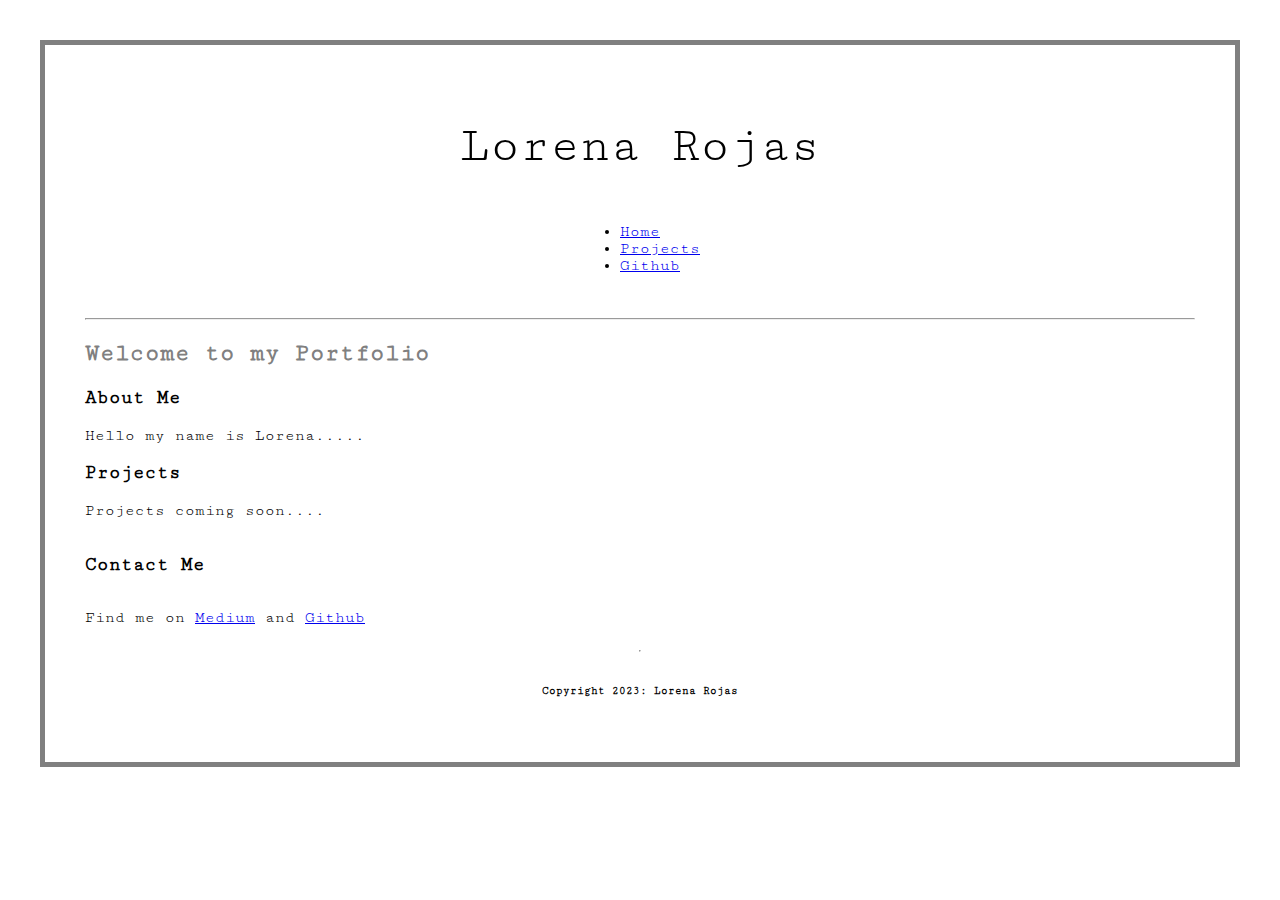
==== index.html @ 3f8ee7ea "First commit" ====
<!DOCTYPE html>
<html lang="en">

    <head>
        <meta charset="utf-8">
        <title>Lorena's Portfolio</title>
        <link rel="preconnect" href="https://fonts.googleapis.com">
        <link rel="preconnect" href="https://fonts.gstatic.com" crossorigin>
        <link href="https://fonts.googleapis.com/css2?family=Cutive+Mono&display=swap" rel="stylesheet">
        <link href="style.css" rel="stylesheet">
    </head>

    <body>
        <header>
            <h1> Lorena Rojas </h1>
            <nav>
                <ul class="container">
                    <li class="Home"><a href="index.html">Home</a></li>
                    <li class="Projects"><a href="projects.html">Projects</a></li>
                    <li class="Github"><a href="https://github.com/lrojas4">Github</a></li>
                </ul>
            </nav>
        </header>
        
        <hr>
        <main>
            <h2> Welcome to my Portfolio </h2>
            <h3> About Me </h3>
            <p> Hello my name is Lorena.....</p>
            <h3> Projects </h3>
            <p>Projects coming soon....</p>
        </main>
        
        <footer>
            <h3> Contact Me </h3>
            <p> Find me on <a href="https://medium.com/@lochan04">Medium</a> and <a href="https://github.com/lrojas4">Github</a></p>
            <hr>
            <h6 id="footer"> Copyright 2023: Lorena Rojas </h6>
        </footer>
        
    </body>
    
</html>
---- style.css ----
h1 {
    text-align: center;
    color: black;
    font-size: 50px;
    font-weight: 500;
    opacity: 1;
}

h2 {
    text-align: left;
    color: gray;
}


header {
    display: flex;
    align-items: center;
    justify-content: center;
    flex-direction: column;
    border-color: lightgrey;
    padding-bottom: 20px;
    border-width: 1px;
}

.container li{
    text-decoration-line: none;
}

body {
    font-family: 'Cutive Mono', monospace;
    background-color: white;
    border-style: solid;
    border-width: 5px;
    border-color: gray;
    padding: 40px;
    margin: 40px;
}

main {
    text-align: left;
}

footer {
    font-weight: normal;
    text-decoration-line: none;
    display: flex;
    flex-direction: column;
}

#footer {
    text-align: center;
}
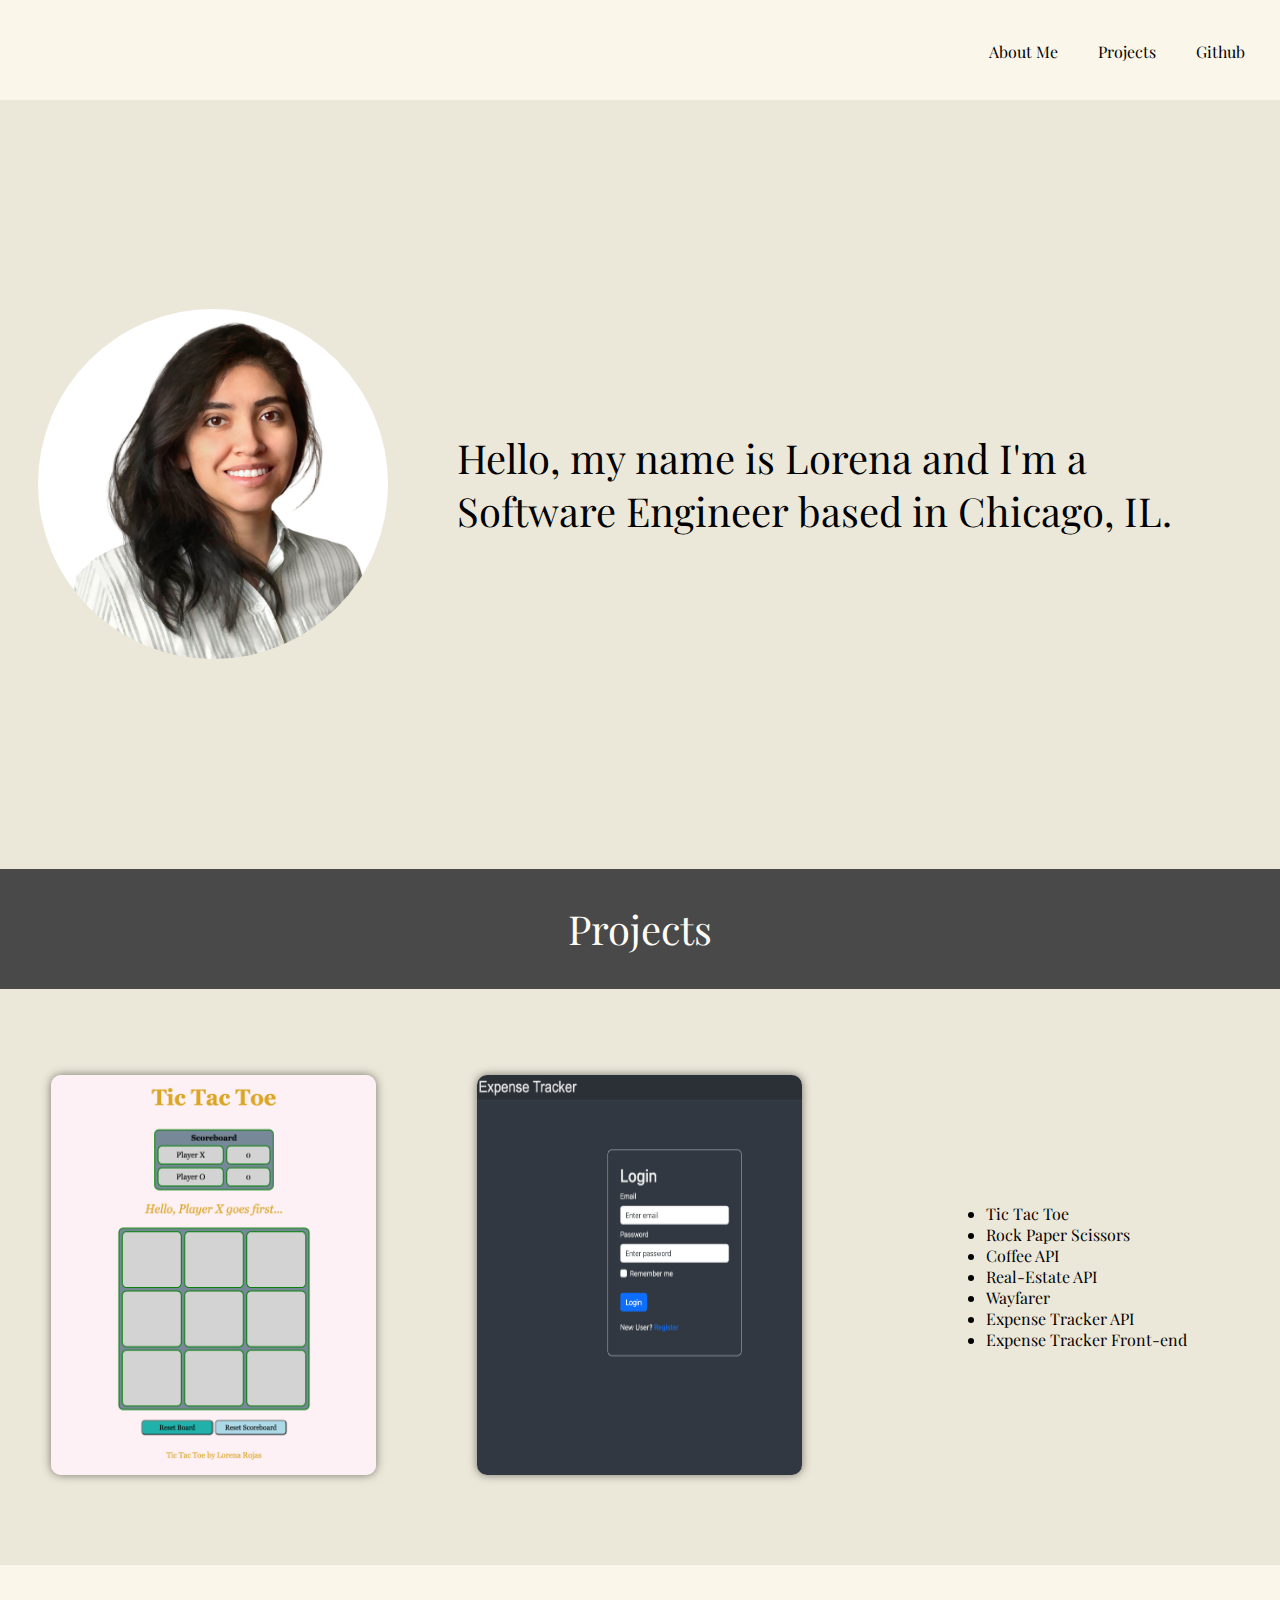
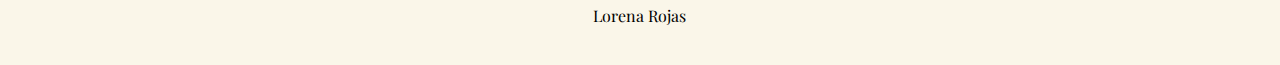
==== commit 7d6a3c78: "updated portfolio" ====
--- a/index.html
+++ b/index.html
@@ -1,43 +1,55 @@
 <!DOCTYPE html>
 <html lang="en">
-
     <head>
         <meta charset="utf-8">
         <title>Lorena's Portfolio</title>
-        <link rel="preconnect" href="https://fonts.googleapis.com">
+        <link href="style.css" rel="stylesheet">
+        <link rel="preconnect" href="https://fonts.googleapis.com"> 
         <link rel="preconnect" href="https://fonts.gstatic.com" crossorigin>
-        <link href="https://fonts.googleapis.com/css2?family=Cutive+Mono&display=swap" rel="stylesheet">
-        <link href="style.css" rel="stylesheet">
+        <link href="https://fonts.googleapis.com/css2?family=Nanum+Gothic&family=Playfair+Display&display=swap" rel="stylesheet">
     </head>
 
     <body>
         <header>
-            <h1> Lorena Rojas </h1>
-            <nav>
-                <ul class="container">
-                    <li class="Home"><a href="index.html">Home</a></li>
-                    <li class="Projects"><a href="projects.html">Projects</a></li>
-                    <li class="Github"><a href="https://github.com/lrojas4">Github</a></li>
-                </ul>
-            </nav>
+            <ul class="list">
+                <li><a href="#about-me">About Me</a></li>
+                <li class="Projects"><a href="#projects">Projects</a></li>
+                <li class="Github"><a href="https://github.com/lrojas4" target="_blank">Github</a></li>
+            </ul>
         </header>
-        
-        <hr>
-        <main>
-            <h2> Welcome to my Portfolio </h2>
-            <h3> About Me </h3>
-            <p> Hello my name is Lorena.....</p>
-            <h3> Projects </h3>
-            <p>Projects coming soon....</p>
+        <main id="about-me">
+            <img class="profile-img" src="./images/profile.png">
         </main>
-        
-        <footer>
-            <h3> Contact Me </h3>
-            <p> Find me on <a href="https://medium.com/@lochan04">Medium</a> and <a href="https://github.com/lrojas4">Github</a></p>
-            <hr>
-            <h6 id="footer"> Copyright 2023: Lorena Rojas </h6>
+        <section class="main-right">
+            <p>Hello, my name is Lorena and I'm a Software Engineer based in Chicago, IL.</p>
+        </section>
+        <section id="projects" class="space">Projects</section>
+        <section class="left">
+            <a href="https://lrojas4.github.io/tic-tac-toe/" target="_blank">
+                <img id="project1" class="hover-img" src="./images/tic-tac-toe.png">
+            </a>
+        </section>
+        <section class = "middle">
+            <a href="https://github.com/lrojas4/expense-tracker-backend" target="_blank">
+                <img id="project2" class="hover-img" src="./images/expense-tracker.png">
+            </a>
+            
+        </section>
+        <section class = "right">
+            <ul class="other-projects">
+                <li><a href="https://github.com/lrojas4/tic-tac-toe" target="_blank">Tic Tac Toe</a></li>
+                <li><a href="https://github.com/lrojas4/rock-paper-scissors" target="_blank">Rock Paper Scissors</a></li>
+                <li><a href="https://github.com/lrojas4/coffee-api" target="_blank">Coffee API</a></li>
+                <li><a href="https://github.com/EdgarJoell/real-estate-api" target="_blank">Real-Estate API</a></li>
+                <li><a href="https://github.com/maklaut007/wayfarer" target="_blank">Wayfarer</a></li>
+                <li><a href="https://github.com/lrojas4/expense-tracker-backend" target="_blank">Expense Tracker API</a></li>
+                <li><a href="https://github.com/lrojas4/expense-tracker-frontend" target="_blank">Expense Tracker Front-end</a></li>
+            </ul>
+        </section> 
+        <footer class="footer">
+            <a href="https://github.com/lrojas4" target="_blank">Lorena Rojas</a>
         </footer>
         
     </body>
     
-</html>
+</html>--- a/style.css
+++ b/style.css
@@ -1,54 +1,141 @@
-
-h1 {
-    text-align: center;
-    color: black;
-    font-size: 50px;
-    font-weight: 500;
-    opacity: 1;
+body {
+    display: grid;
+    grid-template-columns: repeat(3, 1fr);
+    grid-template: 1fr 150px;
+    margin: 0;
+    padding: 0;
+    height: 185vh;
+    width: 100vw;
+    box-sizing: border-box;
+    grid-template-rows: 100px 1fr 120px 0.75fr 100px;
+    grid-template-columns: 1fr 1fr 1fr;
+    font-family: 'Nanum Gothic', sans-serif;
+    font-family: 'Playfair Display', serif;   
 }
 
-h2 {
-    text-align: left;
-    color: gray;
+header {
+    grid-row: 1;
+    grid-column: 1 / span 3;
+    background-color: #faf6e9;
+}
+
+.list {
+    list-style: none;
+    display: flex;
+    justify-content: right;
+}
+  
+.list li {
+    padding: 5px;
+    margin-top: 20px;
+    margin-right: 30px;
+}
+
+li a {
+    text-decoration: none;
+    color: black;
+}
+
+main {
+    grid-row : 2;
+    grid-column: 1;
+    background-color: #ece8d9;
+    align-items: center;
+    display: grid;
+    place-items: center;
+}
+
+.profile-img {
+    border-radius: 50%;
+    width: 350px; 
+    height: 350px; 
+}
+
+p {
+    margin: 30px;
+}
+
+.main-right {
+    grid-row : 2;
+    grid-column: 2 /span 3;
+    background-color: #ece8d9 ;
+    font-size: 2.5em;
+    align-items: center;
+    display: grid;
+    place-items: center;
+}
+
+.space {
+    grid-row : 3;
+    grid-column: 1 / span 3;
+    background-color:  #494949;
+    color: #fffdf6;
+    font-size: 2.5em;
+    align-items: center;
+    display: grid;
+    place-items: center;
 }
 
 
-header {
-    display: flex;
+.left {
+    grid-row: 4;
+    grid-column: 1;
+    background-color: #ece8d9;
     align-items: center;
-    justify-content: center;
-    flex-direction: column;
-    border-color: lightgrey;
-    padding-bottom: 20px;
-    border-width: 1px;
+    display: grid;
+    place-items: center;
 }
 
-.container li{
-    text-decoration-line: none;
+#project1, #project2 {
+    height: 400px;
+    width: 325px;
+    border-radius: 10px;
+    transition: transform 0.3s ease-in-out;
+    box-shadow: 0 0 10px rgba(0, 0, 0, 0.5);
 }
 
-body {
-    font-family: 'Cutive Mono', monospace;
-    background-color: white;
-    border-style: solid;
-    border-width: 5px;
-    border-color: gray;
-    padding: 40px;
-    margin: 40px;
+.hover-img:hover {
+    transform: scale(1.1);
+    opacity: 0.8;
+  }
+
+.middle {
+    grid-row: 4;
+    grid-column: 2;
+    background-color: #ece8d9;
+    align-items: center;
+    display: grid;
+    place-items: center;
 }
 
-main {
-    text-align: left;
+.right {
+    grid-row: 4;
+    grid-column: 3;
+    background-color: #ece8d9;
+    align-items: center;
+    display: grid;
+    place-items: center;
+    font-size: 16px;
 }
 
+li a:hover {
+    color:brown;
+  }
+
 footer {
-    font-weight: normal;
-    text-decoration-line: none;
-    display: flex;
-    flex-direction: column;
+    grid-row: 5;
+    grid-column: 1 / span 3;
+    background-color: #faf6e9;
+    align-items: center;
+    display: grid;
+    place-items: center;
 }
 
-#footer {
-    text-align: center;
+footer a {
+    text-decoration: none;
+    color: black;
 }
 
+footer a:hover {
+    color:brown;
+}
